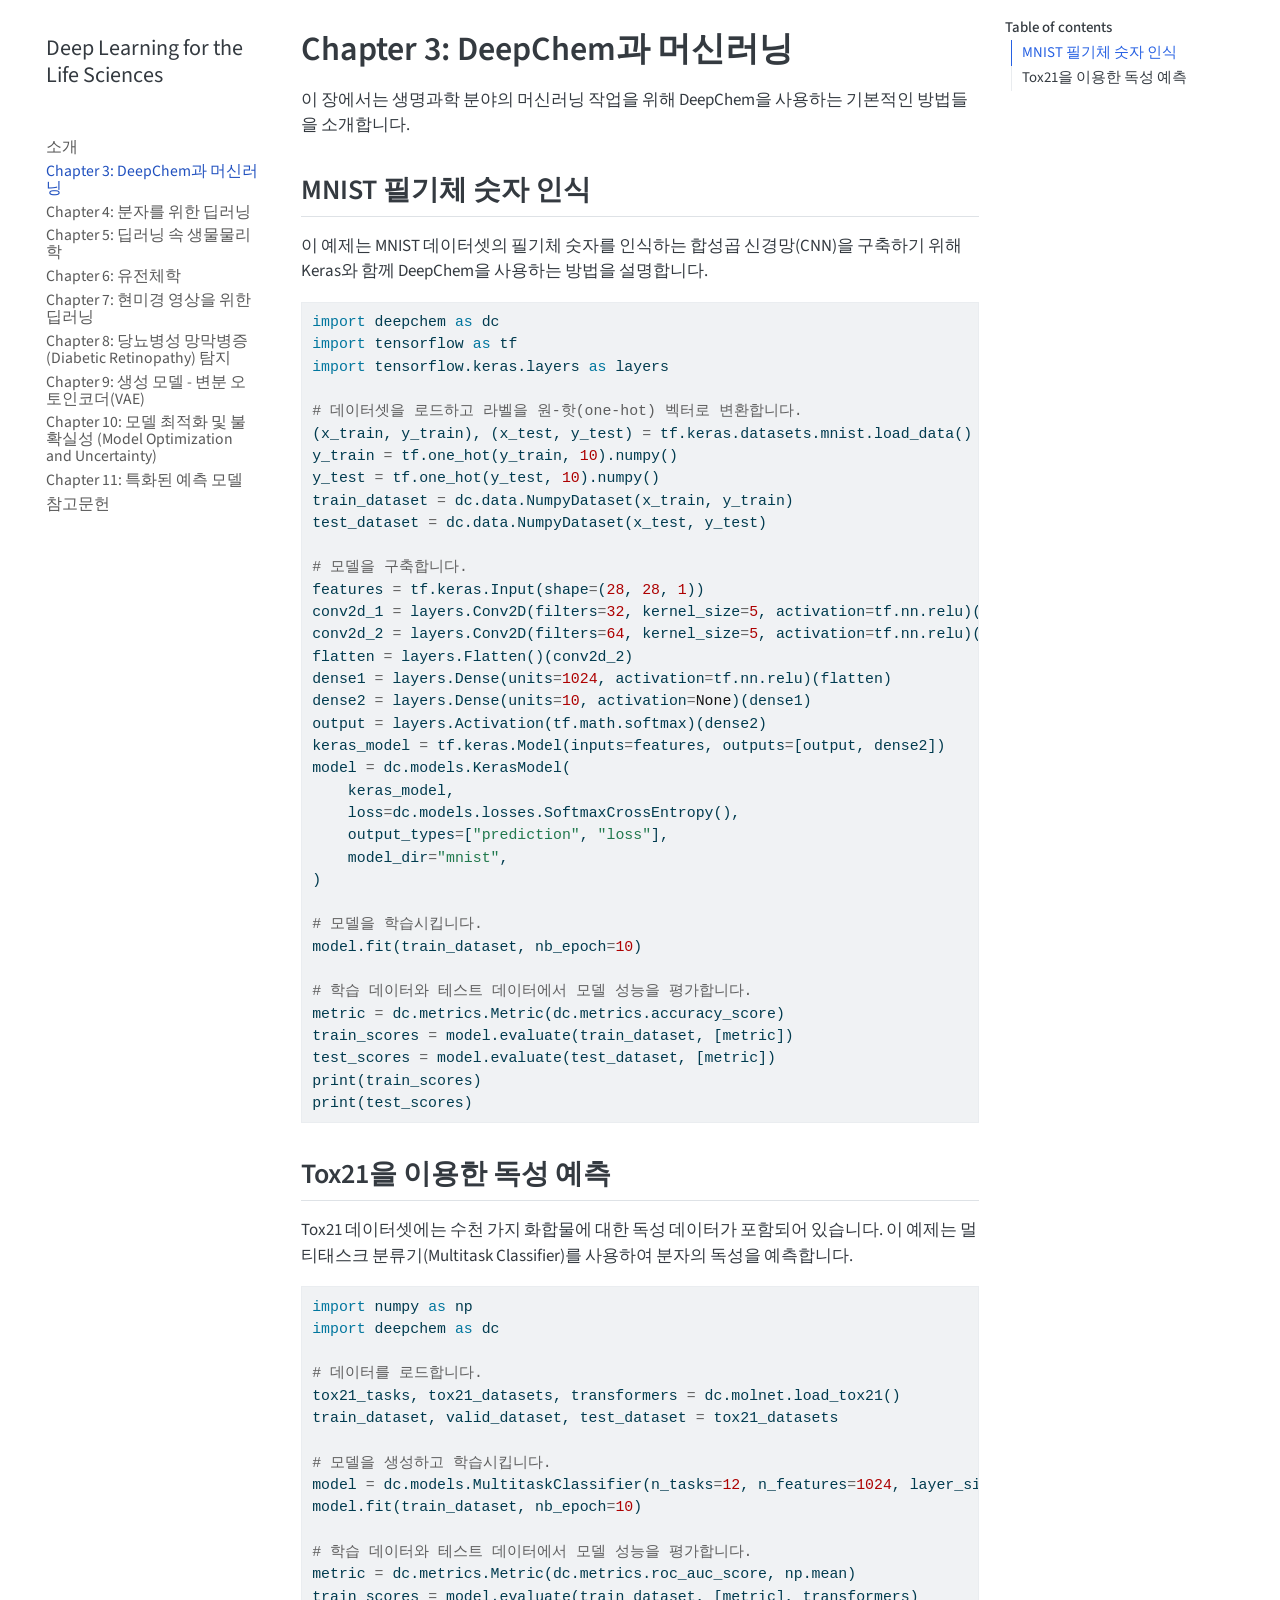
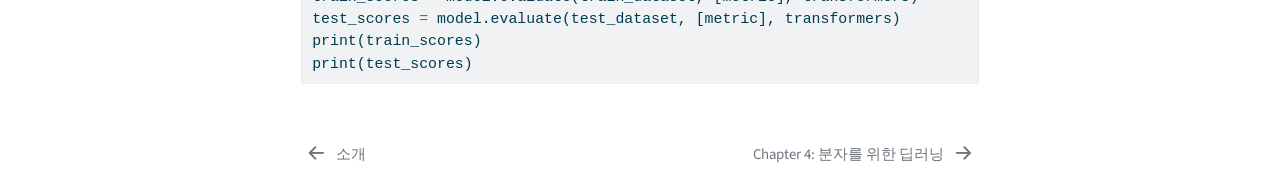
==== Chapter03/index.html @ ea4117b3 "deploy: bd2fddf59e2cd89b8492d79a2263d6c692efdbfe" ====
<!DOCTYPE html>
<html xmlns="http://www.w3.org/1999/xhtml" lang="en" xml:lang="en"><head>

<meta charset="utf-8">
<meta name="generator" content="quarto-1.8.27">

<meta name="viewport" content="width=device-width, initial-scale=1.0, user-scalable=yes">


<title>Chapter 3: DeepChem과 머신러닝 – Deep Learning for the Life Sciences</title>
<style>
code{white-space: pre-wrap;}
span.smallcaps{font-variant: small-caps;}
div.columns{display: flex; gap: min(4vw, 1.5em);}
div.column{flex: auto; overflow-x: auto;}
div.hanging-indent{margin-left: 1.5em; text-indent: -1.5em;}
ul.task-list{list-style: none;}
ul.task-list li input[type="checkbox"] {
  width: 0.8em;
  margin: 0 0.8em 0.2em -1em; /* quarto-specific, see https://github.com/quarto-dev/quarto-cli/issues/4556 */ 
  vertical-align: middle;
}
/* CSS for syntax highlighting */
html { -webkit-text-size-adjust: 100%; }
pre > code.sourceCode { white-space: pre; position: relative; }
pre > code.sourceCode > span { display: inline-block; line-height: 1.25; }
pre > code.sourceCode > span:empty { height: 1.2em; }
.sourceCode { overflow: visible; }
code.sourceCode > span { color: inherit; text-decoration: inherit; }
div.sourceCode { margin: 1em 0; }
pre.sourceCode { margin: 0; }
@media screen {
div.sourceCode { overflow: auto; }
}
@media print {
pre > code.sourceCode { white-space: pre-wrap; }
pre > code.sourceCode > span { text-indent: -5em; padding-left: 5em; }
}
pre.numberSource code
  { counter-reset: source-line 0; }
pre.numberSource code > span
  { position: relative; left: -4em; counter-increment: source-line; }
pre.numberSource code > span > a:first-child::before
  { content: counter(source-line);
    position: relative; left: -1em; text-align: right; vertical-align: baseline;
    border: none; display: inline-block;
    -webkit-touch-callout: none; -webkit-user-select: none;
    -khtml-user-select: none; -moz-user-select: none;
    -ms-user-select: none; user-select: none;
    padding: 0 4px; width: 4em;
  }
pre.numberSource { margin-left: 3em;  padding-left: 4px; }
div.sourceCode
  {   }
@media screen {
pre > code.sourceCode > span > a:first-child::before { text-decoration: underline; }
}
</style>


<script src="../site_libs/quarto-nav/quarto-nav.js"></script>
<script src="../site_libs/quarto-nav/headroom.min.js"></script>
<script src="../site_libs/clipboard/clipboard.min.js"></script>
<script src="../site_libs/quarto-search/autocomplete.umd.js"></script>
<script src="../site_libs/quarto-search/fuse.min.js"></script>
<script src="../site_libs/quarto-search/quarto-search.js"></script>
<meta name="quarto:offset" content="../">
<link href="../Chapter04/index.html" rel="next">
<link href="../index.html" rel="prev">
<script src="../site_libs/quarto-html/quarto.js" type="module"></script>
<script src="../site_libs/quarto-html/tabsets/tabsets.js" type="module"></script>
<script src="../site_libs/quarto-html/axe/axe-check.js" type="module"></script>
<script src="../site_libs/quarto-html/popper.min.js"></script>
<script src="../site_libs/quarto-html/tippy.umd.min.js"></script>
<script src="../site_libs/quarto-html/anchor.min.js"></script>
<link href="../site_libs/quarto-html/tippy.css" rel="stylesheet">
<link href="../site_libs/quarto-html/quarto-syntax-highlighting-ed96de9b727972fe78a7b5d16c58bf87.css" rel="stylesheet" id="quarto-text-highlighting-styles">
<script src="../site_libs/bootstrap/bootstrap.min.js"></script>
<link href="../site_libs/bootstrap/bootstrap-icons.css" rel="stylesheet">
<link href="../site_libs/bootstrap/bootstrap-803ae4f7a8810f475153517dc3c4ebae.min.css" rel="stylesheet" append-hash="true" id="quarto-bootstrap" data-mode="light">
<script id="quarto-search-options" type="application/json">{
  "location": "sidebar",
  "copy-button": false,
  "collapse-after": 3,
  "panel-placement": "start",
  "type": "textbox",
  "limit": 50,
  "keyboard-shortcut": [
    "f",
    "/",
    "s"
  ],
  "show-item-context": false,
  "language": {
    "search-no-results-text": "No results",
    "search-matching-documents-text": "matching documents",
    "search-copy-link-title": "Copy link to search",
    "search-hide-matches-text": "Hide additional matches",
    "search-more-match-text": "more match in this document",
    "search-more-matches-text": "more matches in this document",
    "search-clear-button-title": "Clear",
    "search-text-placeholder": "",
    "search-detached-cancel-button-title": "Cancel",
    "search-submit-button-title": "Submit",
    "search-label": "Search"
  }
}</script>


</head>

<body class="nav-sidebar floating quarto-light">

<div id="quarto-search-results"></div>
  <header id="quarto-header" class="headroom fixed-top">
  <nav class="quarto-secondary-nav">
    <div class="container-fluid d-flex">
      <button type="button" class="quarto-btn-toggle btn" data-bs-toggle="collapse" role="button" data-bs-target=".quarto-sidebar-collapse-item" aria-controls="quarto-sidebar" aria-expanded="false" aria-label="Toggle sidebar navigation" onclick="if (window.quartoToggleHeadroom) { window.quartoToggleHeadroom(); }">
        <i class="bi bi-layout-text-sidebar-reverse"></i>
      </button>
        <nav class="quarto-page-breadcrumbs" aria-label="breadcrumb"><ol class="breadcrumb"><li class="breadcrumb-item"><a href="../Chapter03/index.html"><span class="chapter-title">Chapter 3: DeepChem과 머신러닝</span></a></li></ol></nav>
        <a class="flex-grow-1" role="navigation" data-bs-toggle="collapse" data-bs-target=".quarto-sidebar-collapse-item" aria-controls="quarto-sidebar" aria-expanded="false" aria-label="Toggle sidebar navigation" onclick="if (window.quartoToggleHeadroom) { window.quartoToggleHeadroom(); }">      
        </a>
      <button type="button" class="btn quarto-search-button" aria-label="Search" onclick="window.quartoOpenSearch();">
        <i class="bi bi-search"></i>
      </button>
    </div>
  </nav>
</header>
<!-- content -->
<div id="quarto-content" class="quarto-container page-columns page-rows-contents page-layout-article">
<!-- sidebar -->
  <nav id="quarto-sidebar" class="sidebar collapse collapse-horizontal quarto-sidebar-collapse-item sidebar-navigation floating overflow-auto">
    <div class="pt-lg-2 mt-2 text-left sidebar-header">
    <div class="sidebar-title mb-0 py-0">
      <a href="../">Deep Learning for the Life Sciences</a> 
    </div>
      </div>
        <div class="mt-2 flex-shrink-0 align-items-center">
        <div class="sidebar-search">
        <div id="quarto-search" class="" title="Search"></div>
        </div>
        </div>
    <div class="sidebar-menu-container"> 
    <ul class="list-unstyled mt-1">
        <li class="sidebar-item">
  <div class="sidebar-item-container"> 
  <a href="../index.html" class="sidebar-item-text sidebar-link">
 <span class="menu-text">소개</span></a>
  </div>
</li>
        <li class="sidebar-item">
  <div class="sidebar-item-container"> 
  <a href="../Chapter03/index.html" class="sidebar-item-text sidebar-link active"><span class="chapter-title">Chapter 3: DeepChem과 머신러닝</span></a>
  </div>
</li>
        <li class="sidebar-item">
  <div class="sidebar-item-container"> 
  <a href="../Chapter04/index.html" class="sidebar-item-text sidebar-link"><span class="chapter-title">Chapter 4: 분자를 위한 딥러닝</span></a>
  </div>
</li>
        <li class="sidebar-item">
  <div class="sidebar-item-container"> 
  <a href="../Chapter05/index.html" class="sidebar-item-text sidebar-link"><span class="chapter-title">Chapter 5: 딥러닝 속 생물물리학</span></a>
  </div>
</li>
        <li class="sidebar-item">
  <div class="sidebar-item-container"> 
  <a href="../Chapter06/index.html" class="sidebar-item-text sidebar-link"><span class="chapter-title">Chapter 6: 유전체학</span></a>
  </div>
</li>
        <li class="sidebar-item">
  <div class="sidebar-item-container"> 
  <a href="../Chapter07/index.html" class="sidebar-item-text sidebar-link"><span class="chapter-title">Chapter 7: 현미경 영상을 위한 딥러닝</span></a>
  </div>
</li>
        <li class="sidebar-item">
  <div class="sidebar-item-container"> 
  <a href="../Chapter08/index.html" class="sidebar-item-text sidebar-link"><span class="chapter-title">Chapter 8: 당뇨병성 망막병증(Diabetic Retinopathy) 탐지</span></a>
  </div>
</li>
        <li class="sidebar-item">
  <div class="sidebar-item-container"> 
  <a href="../Chapter09/index.html" class="sidebar-item-text sidebar-link"><span class="chapter-title">Chapter 9: 생성 모델 - 변분 오토인코더(VAE)</span></a>
  </div>
</li>
        <li class="sidebar-item">
  <div class="sidebar-item-container"> 
  <a href="../Chapter10/index.html" class="sidebar-item-text sidebar-link"><span class="chapter-title">Chapter 10: 모델 최적화 및 불확실성 (Model Optimization and Uncertainty)</span></a>
  </div>
</li>
        <li class="sidebar-item">
  <div class="sidebar-item-container"> 
  <a href="../Chapter11/index.html" class="sidebar-item-text sidebar-link"><span class="chapter-title">Chapter 11: 특화된 예측 모델</span></a>
  </div>
</li>
        <li class="sidebar-item">
  <div class="sidebar-item-container"> 
  <a href="../references.html" class="sidebar-item-text sidebar-link">
 <span class="menu-text">참고문헌</span></a>
  </div>
</li>
    </ul>
    </div>
</nav>
<div id="quarto-sidebar-glass" class="quarto-sidebar-collapse-item" data-bs-toggle="collapse" data-bs-target=".quarto-sidebar-collapse-item"></div>
<!-- margin-sidebar -->
    <div id="quarto-margin-sidebar" class="sidebar margin-sidebar">
        <nav id="TOC" role="doc-toc" class="toc-active">
    <h2 id="toc-title">Table of contents</h2>
   
  <ul>
  <li><a href="#mnist-필기체-숫자-인식" id="toc-mnist-필기체-숫자-인식" class="nav-link active" data-scroll-target="#mnist-필기체-숫자-인식">MNIST 필기체 숫자 인식</a></li>
  <li><a href="#tox21을-이용한-독성-예측" id="toc-tox21을-이용한-독성-예측" class="nav-link" data-scroll-target="#tox21을-이용한-독성-예측">Tox21을 이용한 독성 예측</a></li>
  </ul>
</nav>
    </div>
<!-- main -->
<main class="content" id="quarto-document-content">

<header id="title-block-header" class="quarto-title-block default">
<div class="quarto-title">
<h1 class="title"><span class="chapter-title">Chapter 3: DeepChem과 머신러닝</span></h1>
</div>



<div class="quarto-title-meta">

    
  
    
  </div>
  


</header>


<p>이 장에서는 생명과학 분야의 머신러닝 작업을 위해 DeepChem을 사용하는 기본적인 방법들을 소개합니다.</p>
<section id="mnist-필기체-숫자-인식" class="level2">
<h2 class="anchored" data-anchor-id="mnist-필기체-숫자-인식">MNIST 필기체 숫자 인식</h2>
<p>이 예제는 MNIST 데이터셋의 필기체 숫자를 인식하는 합성곱 신경망(CNN)을 구축하기 위해 Keras와 함께 DeepChem을 사용하는 방법을 설명합니다.</p>
<div class="code-copy-outer-scaffold"><div class="sourceCode" id="cb1"><pre class="sourceCode python code-with-copy"><code class="sourceCode python"><span id="cb1-1"><a href="#cb1-1" aria-hidden="true" tabindex="-1"></a><span class="im">import</span> deepchem <span class="im">as</span> dc</span>
<span id="cb1-2"><a href="#cb1-2" aria-hidden="true" tabindex="-1"></a><span class="im">import</span> tensorflow <span class="im">as</span> tf</span>
<span id="cb1-3"><a href="#cb1-3" aria-hidden="true" tabindex="-1"></a><span class="im">import</span> tensorflow.keras.layers <span class="im">as</span> layers</span>
<span id="cb1-4"><a href="#cb1-4" aria-hidden="true" tabindex="-1"></a></span>
<span id="cb1-5"><a href="#cb1-5" aria-hidden="true" tabindex="-1"></a><span class="co"># 데이터셋을 로드하고 라벨을 원-핫(one-hot) 벡터로 변환합니다.</span></span>
<span id="cb1-6"><a href="#cb1-6" aria-hidden="true" tabindex="-1"></a>(x_train, y_train), (x_test, y_test) <span class="op">=</span> tf.keras.datasets.mnist.load_data()</span>
<span id="cb1-7"><a href="#cb1-7" aria-hidden="true" tabindex="-1"></a>y_train <span class="op">=</span> tf.one_hot(y_train, <span class="dv">10</span>).numpy()</span>
<span id="cb1-8"><a href="#cb1-8" aria-hidden="true" tabindex="-1"></a>y_test <span class="op">=</span> tf.one_hot(y_test, <span class="dv">10</span>).numpy()</span>
<span id="cb1-9"><a href="#cb1-9" aria-hidden="true" tabindex="-1"></a>train_dataset <span class="op">=</span> dc.data.NumpyDataset(x_train, y_train)</span>
<span id="cb1-10"><a href="#cb1-10" aria-hidden="true" tabindex="-1"></a>test_dataset <span class="op">=</span> dc.data.NumpyDataset(x_test, y_test)</span>
<span id="cb1-11"><a href="#cb1-11" aria-hidden="true" tabindex="-1"></a></span>
<span id="cb1-12"><a href="#cb1-12" aria-hidden="true" tabindex="-1"></a><span class="co"># 모델을 구축합니다.</span></span>
<span id="cb1-13"><a href="#cb1-13" aria-hidden="true" tabindex="-1"></a>features <span class="op">=</span> tf.keras.Input(shape<span class="op">=</span>(<span class="dv">28</span>, <span class="dv">28</span>, <span class="dv">1</span>))</span>
<span id="cb1-14"><a href="#cb1-14" aria-hidden="true" tabindex="-1"></a>conv2d_1 <span class="op">=</span> layers.Conv2D(filters<span class="op">=</span><span class="dv">32</span>, kernel_size<span class="op">=</span><span class="dv">5</span>, activation<span class="op">=</span>tf.nn.relu)(features)</span>
<span id="cb1-15"><a href="#cb1-15" aria-hidden="true" tabindex="-1"></a>conv2d_2 <span class="op">=</span> layers.Conv2D(filters<span class="op">=</span><span class="dv">64</span>, kernel_size<span class="op">=</span><span class="dv">5</span>, activation<span class="op">=</span>tf.nn.relu)(conv2d_1)</span>
<span id="cb1-16"><a href="#cb1-16" aria-hidden="true" tabindex="-1"></a>flatten <span class="op">=</span> layers.Flatten()(conv2d_2)</span>
<span id="cb1-17"><a href="#cb1-17" aria-hidden="true" tabindex="-1"></a>dense1 <span class="op">=</span> layers.Dense(units<span class="op">=</span><span class="dv">1024</span>, activation<span class="op">=</span>tf.nn.relu)(flatten)</span>
<span id="cb1-18"><a href="#cb1-18" aria-hidden="true" tabindex="-1"></a>dense2 <span class="op">=</span> layers.Dense(units<span class="op">=</span><span class="dv">10</span>, activation<span class="op">=</span><span class="va">None</span>)(dense1)</span>
<span id="cb1-19"><a href="#cb1-19" aria-hidden="true" tabindex="-1"></a>output <span class="op">=</span> layers.Activation(tf.math.softmax)(dense2)</span>
<span id="cb1-20"><a href="#cb1-20" aria-hidden="true" tabindex="-1"></a>keras_model <span class="op">=</span> tf.keras.Model(inputs<span class="op">=</span>features, outputs<span class="op">=</span>[output, dense2])</span>
<span id="cb1-21"><a href="#cb1-21" aria-hidden="true" tabindex="-1"></a>model <span class="op">=</span> dc.models.KerasModel(</span>
<span id="cb1-22"><a href="#cb1-22" aria-hidden="true" tabindex="-1"></a>    keras_model,</span>
<span id="cb1-23"><a href="#cb1-23" aria-hidden="true" tabindex="-1"></a>    loss<span class="op">=</span>dc.models.losses.SoftmaxCrossEntropy(),</span>
<span id="cb1-24"><a href="#cb1-24" aria-hidden="true" tabindex="-1"></a>    output_types<span class="op">=</span>[<span class="st">"prediction"</span>, <span class="st">"loss"</span>],</span>
<span id="cb1-25"><a href="#cb1-25" aria-hidden="true" tabindex="-1"></a>    model_dir<span class="op">=</span><span class="st">"mnist"</span>,</span>
<span id="cb1-26"><a href="#cb1-26" aria-hidden="true" tabindex="-1"></a>)</span>
<span id="cb1-27"><a href="#cb1-27" aria-hidden="true" tabindex="-1"></a></span>
<span id="cb1-28"><a href="#cb1-28" aria-hidden="true" tabindex="-1"></a><span class="co"># 모델을 학습시킵니다.</span></span>
<span id="cb1-29"><a href="#cb1-29" aria-hidden="true" tabindex="-1"></a>model.fit(train_dataset, nb_epoch<span class="op">=</span><span class="dv">10</span>)</span>
<span id="cb1-30"><a href="#cb1-30" aria-hidden="true" tabindex="-1"></a></span>
<span id="cb1-31"><a href="#cb1-31" aria-hidden="true" tabindex="-1"></a><span class="co"># 학습 데이터와 테스트 데이터에서 모델 성능을 평가합니다.</span></span>
<span id="cb1-32"><a href="#cb1-32" aria-hidden="true" tabindex="-1"></a>metric <span class="op">=</span> dc.metrics.Metric(dc.metrics.accuracy_score)</span>
<span id="cb1-33"><a href="#cb1-33" aria-hidden="true" tabindex="-1"></a>train_scores <span class="op">=</span> model.evaluate(train_dataset, [metric])</span>
<span id="cb1-34"><a href="#cb1-34" aria-hidden="true" tabindex="-1"></a>test_scores <span class="op">=</span> model.evaluate(test_dataset, [metric])</span>
<span id="cb1-35"><a href="#cb1-35" aria-hidden="true" tabindex="-1"></a><span class="bu">print</span>(train_scores)</span>
<span id="cb1-36"><a href="#cb1-36" aria-hidden="true" tabindex="-1"></a><span class="bu">print</span>(test_scores)</span></code></pre></div><button title="Copy to Clipboard" class="code-copy-button"><i class="bi"></i></button></div>
</section>
<section id="tox21을-이용한-독성-예측" class="level2">
<h2 class="anchored" data-anchor-id="tox21을-이용한-독성-예측">Tox21을 이용한 독성 예측</h2>
<p>Tox21 데이터셋에는 수천 가지 화합물에 대한 독성 데이터가 포함되어 있습니다. 이 예제는 멀티태스크 분류기(Multitask Classifier)를 사용하여 분자의 독성을 예측합니다.</p>
<div class="code-copy-outer-scaffold"><div class="sourceCode" id="cb2"><pre class="sourceCode python code-with-copy"><code class="sourceCode python"><span id="cb2-1"><a href="#cb2-1" aria-hidden="true" tabindex="-1"></a><span class="im">import</span> numpy <span class="im">as</span> np</span>
<span id="cb2-2"><a href="#cb2-2" aria-hidden="true" tabindex="-1"></a><span class="im">import</span> deepchem <span class="im">as</span> dc</span>
<span id="cb2-3"><a href="#cb2-3" aria-hidden="true" tabindex="-1"></a></span>
<span id="cb2-4"><a href="#cb2-4" aria-hidden="true" tabindex="-1"></a><span class="co"># 데이터를 로드합니다.</span></span>
<span id="cb2-5"><a href="#cb2-5" aria-hidden="true" tabindex="-1"></a>tox21_tasks, tox21_datasets, transformers <span class="op">=</span> dc.molnet.load_tox21()</span>
<span id="cb2-6"><a href="#cb2-6" aria-hidden="true" tabindex="-1"></a>train_dataset, valid_dataset, test_dataset <span class="op">=</span> tox21_datasets</span>
<span id="cb2-7"><a href="#cb2-7" aria-hidden="true" tabindex="-1"></a></span>
<span id="cb2-8"><a href="#cb2-8" aria-hidden="true" tabindex="-1"></a><span class="co"># 모델을 생성하고 학습시킵니다.</span></span>
<span id="cb2-9"><a href="#cb2-9" aria-hidden="true" tabindex="-1"></a>model <span class="op">=</span> dc.models.MultitaskClassifier(n_tasks<span class="op">=</span><span class="dv">12</span>, n_features<span class="op">=</span><span class="dv">1024</span>, layer_sizes<span class="op">=</span>[<span class="dv">1000</span>])</span>
<span id="cb2-10"><a href="#cb2-10" aria-hidden="true" tabindex="-1"></a>model.fit(train_dataset, nb_epoch<span class="op">=</span><span class="dv">10</span>)</span>
<span id="cb2-11"><a href="#cb2-11" aria-hidden="true" tabindex="-1"></a></span>
<span id="cb2-12"><a href="#cb2-12" aria-hidden="true" tabindex="-1"></a><span class="co"># 학습 데이터와 테스트 데이터에서 모델 성능을 평가합니다.</span></span>
<span id="cb2-13"><a href="#cb2-13" aria-hidden="true" tabindex="-1"></a>metric <span class="op">=</span> dc.metrics.Metric(dc.metrics.roc_auc_score, np.mean)</span>
<span id="cb2-14"><a href="#cb2-14" aria-hidden="true" tabindex="-1"></a>train_scores <span class="op">=</span> model.evaluate(train_dataset, [metric], transformers)</span>
<span id="cb2-15"><a href="#cb2-15" aria-hidden="true" tabindex="-1"></a>test_scores <span class="op">=</span> model.evaluate(test_dataset, [metric], transformers)</span>
<span id="cb2-16"><a href="#cb2-16" aria-hidden="true" tabindex="-1"></a><span class="bu">print</span>(train_scores)</span>
<span id="cb2-17"><a href="#cb2-17" aria-hidden="true" tabindex="-1"></a><span class="bu">print</span>(test_scores)</span></code></pre></div><button title="Copy to Clipboard" class="code-copy-button"><i class="bi"></i></button></div>


</section>

</main> <!-- /main -->
<script id="quarto-html-after-body" type="application/javascript">
  window.document.addEventListener("DOMContentLoaded", function (event) {
    const icon = "";
    const anchorJS = new window.AnchorJS();
    anchorJS.options = {
      placement: 'right',
      icon: icon
    };
    anchorJS.add('.anchored');
    const isCodeAnnotation = (el) => {
      for (const clz of el.classList) {
        if (clz.startsWith('code-annotation-')) {                     
          return true;
        }
      }
      return false;
    }
    const onCopySuccess = function(e) {
      // button target
      const button = e.trigger;
      // don't keep focus
      button.blur();
      // flash "checked"
      button.classList.add('code-copy-button-checked');
      var currentTitle = button.getAttribute("title");
      button.setAttribute("title", "Copied!");
      let tooltip;
      if (window.bootstrap) {
        button.setAttribute("data-bs-toggle", "tooltip");
        button.setAttribute("data-bs-placement", "left");
        button.setAttribute("data-bs-title", "Copied!");
        tooltip = new bootstrap.Tooltip(button, 
          { trigger: "manual", 
            customClass: "code-copy-button-tooltip",
            offset: [0, -8]});
        tooltip.show();    
      }
      setTimeout(function() {
        if (tooltip) {
          tooltip.hide();
          button.removeAttribute("data-bs-title");
          button.removeAttribute("data-bs-toggle");
          button.removeAttribute("data-bs-placement");
        }
        button.setAttribute("title", currentTitle);
        button.classList.remove('code-copy-button-checked');
      }, 1000);
      // clear code selection
      e.clearSelection();
    }
    const getTextToCopy = function(trigger) {
      const outerScaffold = trigger.parentElement.cloneNode(true);
      const codeEl = outerScaffold.querySelector('code');
      for (const childEl of codeEl.children) {
        if (isCodeAnnotation(childEl)) {
          childEl.remove();
        }
      }
      return codeEl.innerText;
    }
    const clipboard = new window.ClipboardJS('.code-copy-button:not([data-in-quarto-modal])', {
      text: getTextToCopy
    });
    clipboard.on('success', onCopySuccess);
    if (window.document.getElementById('quarto-embedded-source-code-modal')) {
      const clipboardModal = new window.ClipboardJS('.code-copy-button[data-in-quarto-modal]', {
        text: getTextToCopy,
        container: window.document.getElementById('quarto-embedded-source-code-modal')
      });
      clipboardModal.on('success', onCopySuccess);
    }
      var localhostRegex = new RegExp(/^(?:http|https):\/\/localhost\:?[0-9]*\//);
      var mailtoRegex = new RegExp(/^mailto:/);
        var filterRegex = new RegExp('/' + window.location.host + '/');
      var isInternal = (href) => {
          return filterRegex.test(href) || localhostRegex.test(href) || mailtoRegex.test(href);
      }
      // Inspect non-navigation links and adorn them if external
     var links = window.document.querySelectorAll('a[href]:not(.nav-link):not(.navbar-brand):not(.toc-action):not(.sidebar-link):not(.sidebar-item-toggle):not(.pagination-link):not(.no-external):not([aria-hidden]):not(.dropdown-item):not(.quarto-navigation-tool):not(.about-link)');
      for (var i=0; i<links.length; i++) {
        const link = links[i];
        if (!isInternal(link.href)) {
          // undo the damage that might have been done by quarto-nav.js in the case of
          // links that we want to consider external
          if (link.dataset.originalHref !== undefined) {
            link.href = link.dataset.originalHref;
          }
        }
      }
    function tippyHover(el, contentFn, onTriggerFn, onUntriggerFn) {
      const config = {
        allowHTML: true,
        maxWidth: 500,
        delay: 100,
        arrow: false,
        appendTo: function(el) {
            return el.parentElement;
        },
        interactive: true,
        interactiveBorder: 10,
        theme: 'quarto',
        placement: 'bottom-start',
      };
      if (contentFn) {
        config.content = contentFn;
      }
      if (onTriggerFn) {
        config.onTrigger = onTriggerFn;
      }
      if (onUntriggerFn) {
        config.onUntrigger = onUntriggerFn;
      }
      window.tippy(el, config); 
    }
    const noterefs = window.document.querySelectorAll('a[role="doc-noteref"]');
    for (var i=0; i<noterefs.length; i++) {
      const ref = noterefs[i];
      tippyHover(ref, function() {
        // use id or data attribute instead here
        let href = ref.getAttribute('data-footnote-href') || ref.getAttribute('href');
        try { href = new URL(href).hash; } catch {}
        const id = href.replace(/^#\/?/, "");
        const note = window.document.getElementById(id);
        if (note) {
          return note.innerHTML;
        } else {
          return "";
        }
      });
    }
    const xrefs = window.document.querySelectorAll('a.quarto-xref');
    const processXRef = (id, note) => {
      // Strip column container classes
      const stripColumnClz = (el) => {
        el.classList.remove("page-full", "page-columns");
        if (el.children) {
          for (const child of el.children) {
            stripColumnClz(child);
          }
        }
      }
      stripColumnClz(note)
      if (id === null || id.startsWith('sec-')) {
        // Special case sections, only their first couple elements
        const container = document.createElement("div");
        if (note.children && note.children.length > 2) {
          container.appendChild(note.children[0].cloneNode(true));
          for (let i = 1; i < note.children.length; i++) {
            const child = note.children[i];
            if (child.tagName === "P" && child.innerText === "") {
              continue;
            } else {
              container.appendChild(child.cloneNode(true));
              break;
            }
          }
          if (window.Quarto?.typesetMath) {
            window.Quarto.typesetMath(container);
          }
          return container.innerHTML
        } else {
          if (window.Quarto?.typesetMath) {
            window.Quarto.typesetMath(note);
          }
          return note.innerHTML;
        }
      } else {
        // Remove any anchor links if they are present
        const anchorLink = note.querySelector('a.anchorjs-link');
        if (anchorLink) {
          anchorLink.remove();
        }
        if (window.Quarto?.typesetMath) {
          window.Quarto.typesetMath(note);
        }
        if (note.classList.contains("callout")) {
          return note.outerHTML;
        } else {
          return note.innerHTML;
        }
      }
    }
    for (var i=0; i<xrefs.length; i++) {
      const xref = xrefs[i];
      tippyHover(xref, undefined, function(instance) {
        instance.disable();
        let url = xref.getAttribute('href');
        let hash = undefined; 
        if (url.startsWith('#')) {
          hash = url;
        } else {
          try { hash = new URL(url).hash; } catch {}
        }
        if (hash) {
          const id = hash.replace(/^#\/?/, "");
          const note = window.document.getElementById(id);
          if (note !== null) {
            try {
              const html = processXRef(id, note.cloneNode(true));
              instance.setContent(html);
            } finally {
              instance.enable();
              instance.show();
            }
          } else {
            // See if we can fetch this
            fetch(url.split('#')[0])
            .then(res => res.text())
            .then(html => {
              const parser = new DOMParser();
              const htmlDoc = parser.parseFromString(html, "text/html");
              const note = htmlDoc.getElementById(id);
              if (note !== null) {
                const html = processXRef(id, note);
                instance.setContent(html);
              } 
            }).finally(() => {
              instance.enable();
              instance.show();
            });
          }
        } else {
          // See if we can fetch a full url (with no hash to target)
          // This is a special case and we should probably do some content thinning / targeting
          fetch(url)
          .then(res => res.text())
          .then(html => {
            const parser = new DOMParser();
            const htmlDoc = parser.parseFromString(html, "text/html");
            const note = htmlDoc.querySelector('main.content');
            if (note !== null) {
              // This should only happen for chapter cross references
              // (since there is no id in the URL)
              // remove the first header
              if (note.children.length > 0 && note.children[0].tagName === "HEADER") {
                note.children[0].remove();
              }
              const html = processXRef(null, note);
              instance.setContent(html);
            } 
          }).finally(() => {
            instance.enable();
            instance.show();
          });
        }
      }, function(instance) {
      });
    }
        let selectedAnnoteEl;
        const selectorForAnnotation = ( cell, annotation) => {
          let cellAttr = 'data-code-cell="' + cell + '"';
          let lineAttr = 'data-code-annotation="' +  annotation + '"';
          const selector = 'span[' + cellAttr + '][' + lineAttr + ']';
          return selector;
        }
        const selectCodeLines = (annoteEl) => {
          const doc = window.document;
          const targetCell = annoteEl.getAttribute("data-target-cell");
          const targetAnnotation = annoteEl.getAttribute("data-target-annotation");
          const annoteSpan = window.document.querySelector(selectorForAnnotation(targetCell, targetAnnotation));
          const lines = annoteSpan.getAttribute("data-code-lines").split(",");
          const lineIds = lines.map((line) => {
            return targetCell + "-" + line;
          })
          let top = null;
          let height = null;
          let parent = null;
          if (lineIds.length > 0) {
              //compute the position of the single el (top and bottom and make a div)
              const el = window.document.getElementById(lineIds[0]);
              top = el.offsetTop;
              height = el.offsetHeight;
              parent = el.parentElement.parentElement;
            if (lineIds.length > 1) {
              const lastEl = window.document.getElementById(lineIds[lineIds.length - 1]);
              const bottom = lastEl.offsetTop + lastEl.offsetHeight;
              height = bottom - top;
            }
            if (top !== null && height !== null && parent !== null) {
              // cook up a div (if necessary) and position it 
              let div = window.document.getElementById("code-annotation-line-highlight");
              if (div === null) {
                div = window.document.createElement("div");
                div.setAttribute("id", "code-annotation-line-highlight");
                div.style.position = 'absolute';
                parent.appendChild(div);
              }
              div.style.top = top - 2 + "px";
              div.style.height = height + 4 + "px";
              div.style.left = 0;
              let gutterDiv = window.document.getElementById("code-annotation-line-highlight-gutter");
              if (gutterDiv === null) {
                gutterDiv = window.document.createElement("div");
                gutterDiv.setAttribute("id", "code-annotation-line-highlight-gutter");
                gutterDiv.style.position = 'absolute';
                const codeCell = window.document.getElementById(targetCell);
                const gutter = codeCell.querySelector('.code-annotation-gutter');
                gutter.appendChild(gutterDiv);
              }
              gutterDiv.style.top = top - 2 + "px";
              gutterDiv.style.height = height + 4 + "px";
            }
            selectedAnnoteEl = annoteEl;
          }
        };
        const unselectCodeLines = () => {
          const elementsIds = ["code-annotation-line-highlight", "code-annotation-line-highlight-gutter"];
          elementsIds.forEach((elId) => {
            const div = window.document.getElementById(elId);
            if (div) {
              div.remove();
            }
          });
          selectedAnnoteEl = undefined;
        };
          // Handle positioning of the toggle
      window.addEventListener(
        "resize",
        throttle(() => {
          elRect = undefined;
          if (selectedAnnoteEl) {
            selectCodeLines(selectedAnnoteEl);
          }
        }, 10)
      );
      function throttle(fn, ms) {
      let throttle = false;
      let timer;
        return (...args) => {
          if(!throttle) { // first call gets through
              fn.apply(this, args);
              throttle = true;
          } else { // all the others get throttled
              if(timer) clearTimeout(timer); // cancel #2
              timer = setTimeout(() => {
                fn.apply(this, args);
                timer = throttle = false;
              }, ms);
          }
        };
      }
        // Attach click handler to the DT
        const annoteDls = window.document.querySelectorAll('dt[data-target-cell]');
        for (const annoteDlNode of annoteDls) {
          annoteDlNode.addEventListener('click', (event) => {
            const clickedEl = event.target;
            if (clickedEl !== selectedAnnoteEl) {
              unselectCodeLines();
              const activeEl = window.document.querySelector('dt[data-target-cell].code-annotation-active');
              if (activeEl) {
                activeEl.classList.remove('code-annotation-active');
              }
              selectCodeLines(clickedEl);
              clickedEl.classList.add('code-annotation-active');
            } else {
              // Unselect the line
              unselectCodeLines();
              clickedEl.classList.remove('code-annotation-active');
            }
          });
        }
    const findCites = (el) => {
      const parentEl = el.parentElement;
      if (parentEl) {
        const cites = parentEl.dataset.cites;
        if (cites) {
          return {
            el,
            cites: cites.split(' ')
          };
        } else {
          return findCites(el.parentElement)
        }
      } else {
        return undefined;
      }
    };
    var bibliorefs = window.document.querySelectorAll('a[role="doc-biblioref"]');
    for (var i=0; i<bibliorefs.length; i++) {
      const ref = bibliorefs[i];
      const citeInfo = findCites(ref);
      if (citeInfo) {
        tippyHover(citeInfo.el, function() {
          var popup = window.document.createElement('div');
          citeInfo.cites.forEach(function(cite) {
            var citeDiv = window.document.createElement('div');
            citeDiv.classList.add('hanging-indent');
            citeDiv.classList.add('csl-entry');
            var biblioDiv = window.document.getElementById('ref-' + cite);
            if (biblioDiv) {
              citeDiv.innerHTML = biblioDiv.innerHTML;
            }
            popup.appendChild(citeDiv);
          });
          return popup.innerHTML;
        });
      }
    }
  });
  </script>
<nav class="page-navigation">
  <div class="nav-page nav-page-previous">
      <a href="../index.html" class="pagination-link" aria-label="소개">
        <i class="bi bi-arrow-left-short"></i> <span class="nav-page-text">소개</span>
      </a>          
  </div>
  <div class="nav-page nav-page-next">
      <a href="../Chapter04/index.html" class="pagination-link" aria-label="Chapter 4: 분자를 위한 딥러닝">
        <span class="nav-page-text"><span class="chapter-title">Chapter 4: 분자를 위한 딥러닝</span></span> <i class="bi bi-arrow-right-short"></i>
      </a>
  </div>
</nav>
</div> <!-- /content -->




</body></html>
---- site_libs/quarto-html/tippy.css ----
.tippy-box[data-animation=fade][data-state=hidden]{opacity:0}[data-tippy-root]{max-width:calc(100vw - 10px)}.tippy-box{position:relative;background-color:#333;color:#fff;border-radius:4px;font-size:14px;line-height:1.4;white-space:normal;outline:0;transition-property:transform,visibility,opacity}.tippy-box[data-placement^=top]>.tippy-arrow{bottom:0}.tippy-box[data-placement^=top]>.tippy-arrow:before{bottom:-7px;left:0;border-width:8px 8px 0;border-top-color:initial;transform-origin:center top}.tippy-box[data-placement^=bottom]>.tippy-arrow{top:0}.tippy-box[data-placement^=bottom]>.tippy-arrow:before{top:-7px;left:0;border-width:0 8px 8px;border-bottom-color:initial;transform-origin:center bottom}.tippy-box[data-placement^=left]>.tippy-arrow{right:0}.tippy-box[data-placement^=left]>.tippy-arrow:before{border-width:8px 0 8px 8px;border-left-color:initial;right:-7px;transform-origin:center left}.tippy-box[data-placement^=right]>.tippy-arrow{left:0}.tippy-box[data-placement^=right]>.tippy-arrow:before{left:-7px;border-width:8px 8px 8px 0;border-right-color:initial;transform-origin:center right}.tippy-box[data-inertia][data-state=visible]{transition-timing-function:cubic-bezier(.54,1.5,.38,1.11)}.tippy-arrow{width:16px;height:16px;color:#333}.tippy-arrow:before{content:"";position:absolute;border-color:transparent;border-style:solid}.tippy-content{position:relative;padding:5px 9px;z-index:1}
---- site_libs/quarto-html/quarto-syntax-highlighting-ed96de9b727972fe78a7b5d16c58bf87.css ----
/* quarto syntax highlight colors */
:root {
  --quarto-hl-ot-color: #003B4F;
  --quarto-hl-at-color: #657422;
  --quarto-hl-ss-color: #20794D;
  --quarto-hl-an-color: #5E5E5E;
  --quarto-hl-fu-color: #4758AB;
  --quarto-hl-st-color: #20794D;
  --quarto-hl-cf-color: #003B4F;
  --quarto-hl-op-color: #5E5E5E;
  --quarto-hl-er-color: #AD0000;
  --quarto-hl-bn-color: #AD0000;
  --quarto-hl-al-color: #AD0000;
  --quarto-hl-va-color: #111111;
  --quarto-hl-bu-color: inherit;
  --quarto-hl-ex-color: inherit;
  --quarto-hl-pp-color: #AD0000;
  --quarto-hl-in-color: #5E5E5E;
  --quarto-hl-vs-color: #20794D;
  --quarto-hl-wa-color: #5E5E5E;
  --quarto-hl-do-color: #5E5E5E;
  --quarto-hl-im-color: #00769E;
  --quarto-hl-ch-color: #20794D;
  --quarto-hl-dt-color: #AD0000;
  --quarto-hl-fl-color: #AD0000;
  --quarto-hl-co-color: #5E5E5E;
  --quarto-hl-cv-color: #5E5E5E;
  --quarto-hl-cn-color: #8f5902;
  --quarto-hl-sc-color: #5E5E5E;
  --quarto-hl-dv-color: #AD0000;
  --quarto-hl-kw-color: #003B4F;
}

/* other quarto variables */
:root {
  --quarto-font-monospace: SFMono-Regular, Menlo, Monaco, Consolas, "Liberation Mono", "Courier New", monospace;
}

/* syntax highlight based on Pandoc's rules */
pre > code.sourceCode > span {
  color: #003B4F;
}

code.sourceCode > span {
  color: #003B4F;
}

div.sourceCode,
div.sourceCode pre.sourceCode {
  color: #003B4F;
}

/* Normal */
code span {
  color: #003B4F;
}

/* Alert */
code span.al {
  color: #AD0000;
  font-style: inherit;
}

/* Annotation */
code span.an {
  color: #5E5E5E;
  font-style: inherit;
}

/* Attribute */
code span.at {
  color: #657422;
  font-style: inherit;
}

/* BaseN */
code span.bn {
  color: #AD0000;
  font-style: inherit;
}

/* BuiltIn */
code span.bu {
  font-style: inherit;
}

/* ControlFlow */
code span.cf {
  color: #003B4F;
  font-weight: bold;
  font-style: inherit;
}

/* Char */
code span.ch {
  color: #20794D;
  font-style: inherit;
}

/* Constant */
code span.cn {
  color: #8f5902;
  font-style: inherit;
}

/* Comment */
code span.co {
  color: #5E5E5E;
  font-style: inherit;
}

/* CommentVar */
code span.cv {
  color: #5E5E5E;
  font-style: italic;
}

/* Documentation */
code span.do {
  color: #5E5E5E;
  font-style: italic;
}

/* DataType */
code span.dt {
  color: #AD0000;
  font-style: inherit;
}

/* DecVal */
code span.dv {
  color: #AD0000;
  font-style: inherit;
}

/* Error */
code span.er {
  color: #AD0000;
  font-style: inherit;
}

/* Extension */
code span.ex {
  font-style: inherit;
}

/* Float */
code span.fl {
  color: #AD0000;
  font-style: inherit;
}

/* Function */
code span.fu {
  color: #4758AB;
  font-style: inherit;
}

/* Import */
code span.im {
  color: #00769E;
  font-style: inherit;
}

/* Information */
code span.in {
  color: #5E5E5E;
  font-style: inherit;
}

/* Keyword */
code span.kw {
  color: #003B4F;
  font-weight: bold;
  font-style: inherit;
}

/* Operator */
code span.op {
  color: #5E5E5E;
  font-style: inherit;
}

/* Other */
code span.ot {
  color: #003B4F;
  font-style: inherit;
}

/* Preprocessor */
code span.pp {
  color: #AD0000;
  font-style: inherit;
}

/* SpecialChar */
code span.sc {
  color: #5E5E5E;
  font-style: inherit;
}

/* SpecialString */
code span.ss {
  color: #20794D;
  font-style: inherit;
}

/* String */
code span.st {
  color: #20794D;
  font-style: inherit;
}

/* Variable */
code span.va {
  color: #111111;
  font-style: inherit;
}

/* VerbatimString */
code span.vs {
  color: #20794D;
  font-style: inherit;
}

/* Warning */
code span.wa {
  color: #5E5E5E;
  font-style: italic;
}

.prevent-inlining {
  content: "</";
}

/*# sourceMappingURL=0920dd6d7437995b8cdf7429764427b1.css.map */
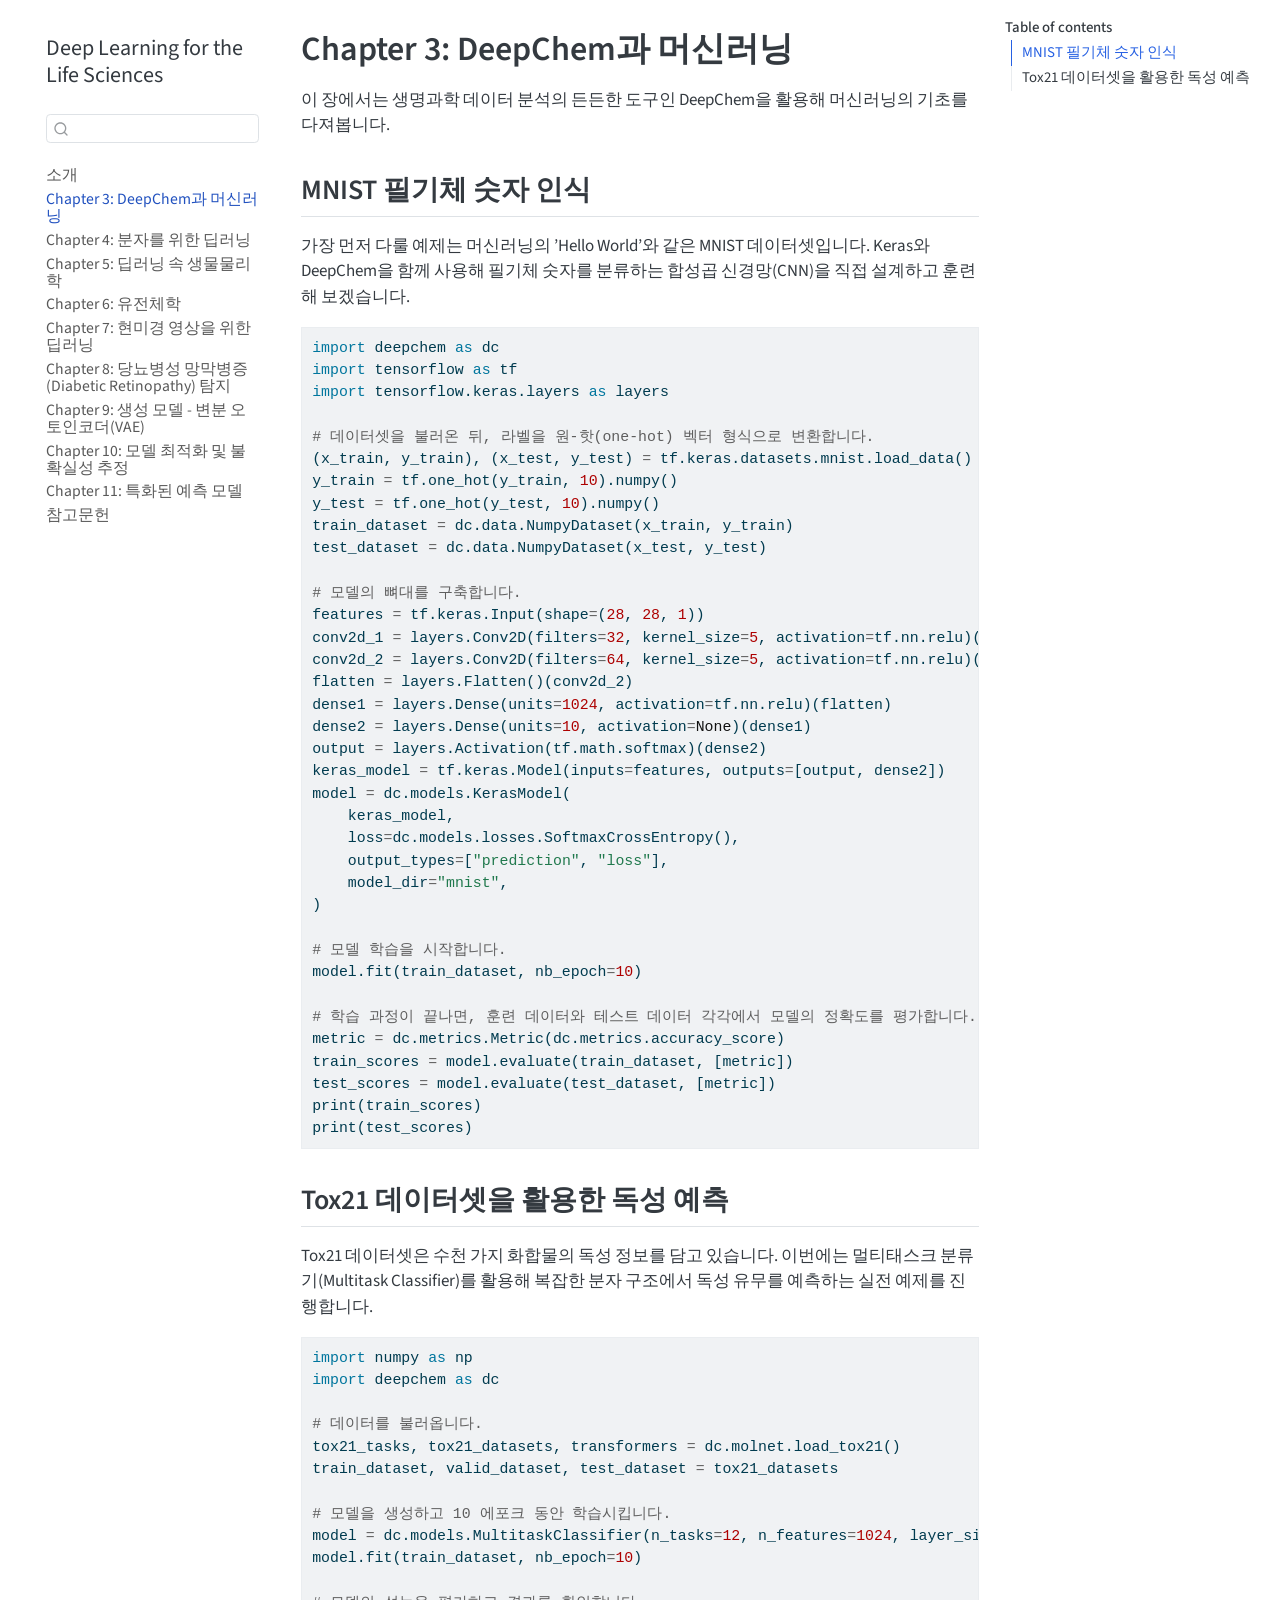
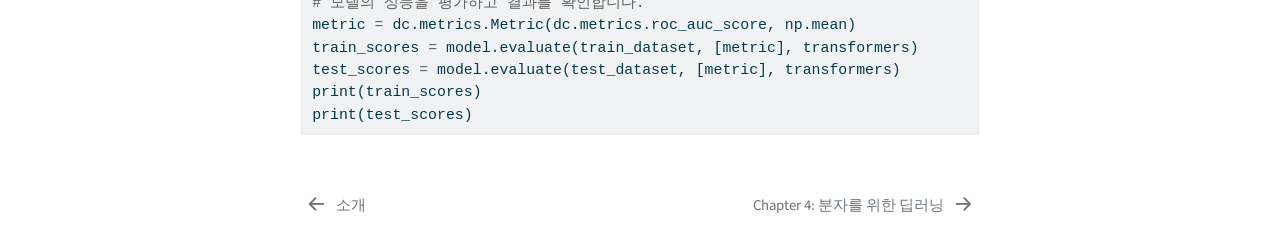
==== commit ef4554a7: "deploy: 0c72c1deafbe07c9781eefbbb72eb295b7d6d6b4" ====
--- a/Chapter03/index.html
+++ b/Chapter03/index.html
@@ -2,13 +2,16 @@
 <html xmlns="http://www.w3.org/1999/xhtml" lang="en" xml:lang="en"><head>
 
 <meta charset="utf-8">
-<meta name="generator" content="quarto-1.8.27">
+<meta name="generator" content="quarto-1.9.38">
 
 <meta name="viewport" content="width=device-width, initial-scale=1.0, user-scalable=yes">
 
 
 <title>Chapter 3: DeepChem과 머신러닝 – Deep Learning for the Life Sciences</title>
 <style>
+/* Default styles provided by pandoc.
+** See https://pandoc.org/MANUAL.html#variables-for-html for config info.
+*/
 code{white-space: pre-wrap;}
 span.smallcaps{font-variant: small-caps;}
 div.columns{display: flex; gap: min(4vw, 1.5em);}
@@ -69,15 +72,14 @@
 <link href="../index.html" rel="prev">
 <script src="../site_libs/quarto-html/quarto.js" type="module"></script>
 <script src="../site_libs/quarto-html/tabsets/tabsets.js" type="module"></script>
-<script src="../site_libs/quarto-html/axe/axe-check.js" type="module"></script>
 <script src="../site_libs/quarto-html/popper.min.js"></script>
 <script src="../site_libs/quarto-html/tippy.umd.min.js"></script>
 <script src="../site_libs/quarto-html/anchor.min.js"></script>
 <link href="../site_libs/quarto-html/tippy.css" rel="stylesheet">
-<link href="../site_libs/quarto-html/quarto-syntax-highlighting-ed96de9b727972fe78a7b5d16c58bf87.css" rel="stylesheet" id="quarto-text-highlighting-styles">
+<link href="../site_libs/quarto-html/quarto-syntax-highlighting-15634bcf2e68342d4ad2dfa704d543f6.css" rel="stylesheet" id="quarto-text-highlighting-styles">
 <script src="../site_libs/bootstrap/bootstrap.min.js"></script>
 <link href="../site_libs/bootstrap/bootstrap-icons.css" rel="stylesheet">
-<link href="../site_libs/bootstrap/bootstrap-803ae4f7a8810f475153517dc3c4ebae.min.css" rel="stylesheet" append-hash="true" id="quarto-bootstrap" data-mode="light">
+<link href="../site_libs/bootstrap/bootstrap-2dcff80ce44e81cc327f7b5509d9652d.min.css" rel="stylesheet" append-hash="true" id="quarto-bootstrap" data-mode="light">
 <script id="quarto-search-options" type="application/json">{
   "location": "sidebar",
   "copy-button": false,
@@ -186,7 +188,7 @@
 </li>
         <li class="sidebar-item">
   <div class="sidebar-item-container"> 
-  <a href="../Chapter10/index.html" class="sidebar-item-text sidebar-link"><span class="chapter-title">Chapter 10: 모델 최적화 및 불확실성 (Model Optimization and Uncertainty)</span></a>
+  <a href="../Chapter10/index.html" class="sidebar-item-text sidebar-link"><span class="chapter-title">Chapter 10: 모델 최적화 및 불확실성 추정</span></a>
   </div>
 </li>
         <li class="sidebar-item">
@@ -211,7 +213,7 @@
    
   <ul>
   <li><a href="#mnist-필기체-숫자-인식" id="toc-mnist-필기체-숫자-인식" class="nav-link active" data-scroll-target="#mnist-필기체-숫자-인식">MNIST 필기체 숫자 인식</a></li>
-  <li><a href="#tox21을-이용한-독성-예측" id="toc-tox21을-이용한-독성-예측" class="nav-link" data-scroll-target="#tox21을-이용한-독성-예측">Tox21을 이용한 독성 예측</a></li>
+  <li><a href="#tox21-데이터셋을-활용한-독성-예측" id="toc-tox21-데이터셋을-활용한-독성-예측" class="nav-link" data-scroll-target="#tox21-데이터셋을-활용한-독성-예측">Tox21 데이터셋을 활용한 독성 예측</a></li>
   </ul>
 </nav>
     </div>
@@ -237,22 +239,22 @@
 </header>
 
 
-<p>이 장에서는 생명과학 분야의 머신러닝 작업을 위해 DeepChem을 사용하는 기본적인 방법들을 소개합니다.</p>
+<p>이 장에서는 생명과학 데이터 분석의 든든한 도구인 DeepChem을 활용해 머신러닝의 기초를 다져봅니다.</p>
 <section id="mnist-필기체-숫자-인식" class="level2">
 <h2 class="anchored" data-anchor-id="mnist-필기체-숫자-인식">MNIST 필기체 숫자 인식</h2>
-<p>이 예제는 MNIST 데이터셋의 필기체 숫자를 인식하는 합성곱 신경망(CNN)을 구축하기 위해 Keras와 함께 DeepChem을 사용하는 방법을 설명합니다.</p>
+<p>가장 먼저 다룰 예제는 머신러닝의 ’Hello World’와 같은 MNIST 데이터셋입니다. Keras와 DeepChem을 함께 사용해 필기체 숫자를 분류하는 합성곱 신경망(CNN)을 직접 설계하고 훈련해 보겠습니다.</p>
 <div class="code-copy-outer-scaffold"><div class="sourceCode" id="cb1"><pre class="sourceCode python code-with-copy"><code class="sourceCode python"><span id="cb1-1"><a href="#cb1-1" aria-hidden="true" tabindex="-1"></a><span class="im">import</span> deepchem <span class="im">as</span> dc</span>
 <span id="cb1-2"><a href="#cb1-2" aria-hidden="true" tabindex="-1"></a><span class="im">import</span> tensorflow <span class="im">as</span> tf</span>
 <span id="cb1-3"><a href="#cb1-3" aria-hidden="true" tabindex="-1"></a><span class="im">import</span> tensorflow.keras.layers <span class="im">as</span> layers</span>
 <span id="cb1-4"><a href="#cb1-4" aria-hidden="true" tabindex="-1"></a></span>
-<span id="cb1-5"><a href="#cb1-5" aria-hidden="true" tabindex="-1"></a><span class="co"># 데이터셋을 로드하고 라벨을 원-핫(one-hot) 벡터로 변환합니다.</span></span>
+<span id="cb1-5"><a href="#cb1-5" aria-hidden="true" tabindex="-1"></a><span class="co"># 데이터셋을 불러온 뒤, 라벨을 원-핫(one-hot) 벡터 형식으로 변환합니다.</span></span>
 <span id="cb1-6"><a href="#cb1-6" aria-hidden="true" tabindex="-1"></a>(x_train, y_train), (x_test, y_test) <span class="op">=</span> tf.keras.datasets.mnist.load_data()</span>
 <span id="cb1-7"><a href="#cb1-7" aria-hidden="true" tabindex="-1"></a>y_train <span class="op">=</span> tf.one_hot(y_train, <span class="dv">10</span>).numpy()</span>
 <span id="cb1-8"><a href="#cb1-8" aria-hidden="true" tabindex="-1"></a>y_test <span class="op">=</span> tf.one_hot(y_test, <span class="dv">10</span>).numpy()</span>
 <span id="cb1-9"><a href="#cb1-9" aria-hidden="true" tabindex="-1"></a>train_dataset <span class="op">=</span> dc.data.NumpyDataset(x_train, y_train)</span>
 <span id="cb1-10"><a href="#cb1-10" aria-hidden="true" tabindex="-1"></a>test_dataset <span class="op">=</span> dc.data.NumpyDataset(x_test, y_test)</span>
 <span id="cb1-11"><a href="#cb1-11" aria-hidden="true" tabindex="-1"></a></span>
-<span id="cb1-12"><a href="#cb1-12" aria-hidden="true" tabindex="-1"></a><span class="co"># 모델을 구축합니다.</span></span>
+<span id="cb1-12"><a href="#cb1-12" aria-hidden="true" tabindex="-1"></a><span class="co"># 모델의 뼈대를 구축합니다.</span></span>
 <span id="cb1-13"><a href="#cb1-13" aria-hidden="true" tabindex="-1"></a>features <span class="op">=</span> tf.keras.Input(shape<span class="op">=</span>(<span class="dv">28</span>, <span class="dv">28</span>, <span class="dv">1</span>))</span>
 <span id="cb1-14"><a href="#cb1-14" aria-hidden="true" tabindex="-1"></a>conv2d_1 <span class="op">=</span> layers.Conv2D(filters<span class="op">=</span><span class="dv">32</span>, kernel_size<span class="op">=</span><span class="dv">5</span>, activation<span class="op">=</span>tf.nn.relu)(features)</span>
 <span id="cb1-15"><a href="#cb1-15" aria-hidden="true" tabindex="-1"></a>conv2d_2 <span class="op">=</span> layers.Conv2D(filters<span class="op">=</span><span class="dv">64</span>, kernel_size<span class="op">=</span><span class="dv">5</span>, activation<span class="op">=</span>tf.nn.relu)(conv2d_1)</span>
@@ -268,31 +270,31 @@
 <span id="cb1-25"><a href="#cb1-25" aria-hidden="true" tabindex="-1"></a>    model_dir<span class="op">=</span><span class="st">"mnist"</span>,</span>
 <span id="cb1-26"><a href="#cb1-26" aria-hidden="true" tabindex="-1"></a>)</span>
 <span id="cb1-27"><a href="#cb1-27" aria-hidden="true" tabindex="-1"></a></span>
-<span id="cb1-28"><a href="#cb1-28" aria-hidden="true" tabindex="-1"></a><span class="co"># 모델을 학습시킵니다.</span></span>
+<span id="cb1-28"><a href="#cb1-28" aria-hidden="true" tabindex="-1"></a><span class="co"># 모델 학습을 시작합니다.</span></span>
 <span id="cb1-29"><a href="#cb1-29" aria-hidden="true" tabindex="-1"></a>model.fit(train_dataset, nb_epoch<span class="op">=</span><span class="dv">10</span>)</span>
 <span id="cb1-30"><a href="#cb1-30" aria-hidden="true" tabindex="-1"></a></span>
-<span id="cb1-31"><a href="#cb1-31" aria-hidden="true" tabindex="-1"></a><span class="co"># 학습 데이터와 테스트 데이터에서 모델 성능을 평가합니다.</span></span>
+<span id="cb1-31"><a href="#cb1-31" aria-hidden="true" tabindex="-1"></a><span class="co"># 학습 과정이 끝나면, 훈련 데이터와 테스트 데이터 각각에서 모델의 정확도를 평가합니다.</span></span>
 <span id="cb1-32"><a href="#cb1-32" aria-hidden="true" tabindex="-1"></a>metric <span class="op">=</span> dc.metrics.Metric(dc.metrics.accuracy_score)</span>
 <span id="cb1-33"><a href="#cb1-33" aria-hidden="true" tabindex="-1"></a>train_scores <span class="op">=</span> model.evaluate(train_dataset, [metric])</span>
 <span id="cb1-34"><a href="#cb1-34" aria-hidden="true" tabindex="-1"></a>test_scores <span class="op">=</span> model.evaluate(test_dataset, [metric])</span>
 <span id="cb1-35"><a href="#cb1-35" aria-hidden="true" tabindex="-1"></a><span class="bu">print</span>(train_scores)</span>
 <span id="cb1-36"><a href="#cb1-36" aria-hidden="true" tabindex="-1"></a><span class="bu">print</span>(test_scores)</span></code></pre></div><button title="Copy to Clipboard" class="code-copy-button"><i class="bi"></i></button></div>
 </section>
-<section id="tox21을-이용한-독성-예측" class="level2">
-<h2 class="anchored" data-anchor-id="tox21을-이용한-독성-예측">Tox21을 이용한 독성 예측</h2>
-<p>Tox21 데이터셋에는 수천 가지 화합물에 대한 독성 데이터가 포함되어 있습니다. 이 예제는 멀티태스크 분류기(Multitask Classifier)를 사용하여 분자의 독성을 예측합니다.</p>
+<section id="tox21-데이터셋을-활용한-독성-예측" class="level2">
+<h2 class="anchored" data-anchor-id="tox21-데이터셋을-활용한-독성-예측">Tox21 데이터셋을 활용한 독성 예측</h2>
+<p>Tox21 데이터셋은 수천 가지 화합물의 독성 정보를 담고 있습니다. 이번에는 멀티태스크 분류기(Multitask Classifier)를 활용해 복잡한 분자 구조에서 독성 유무를 예측하는 실전 예제를 진행합니다.</p>
 <div class="code-copy-outer-scaffold"><div class="sourceCode" id="cb2"><pre class="sourceCode python code-with-copy"><code class="sourceCode python"><span id="cb2-1"><a href="#cb2-1" aria-hidden="true" tabindex="-1"></a><span class="im">import</span> numpy <span class="im">as</span> np</span>
 <span id="cb2-2"><a href="#cb2-2" aria-hidden="true" tabindex="-1"></a><span class="im">import</span> deepchem <span class="im">as</span> dc</span>
 <span id="cb2-3"><a href="#cb2-3" aria-hidden="true" tabindex="-1"></a></span>
-<span id="cb2-4"><a href="#cb2-4" aria-hidden="true" tabindex="-1"></a><span class="co"># 데이터를 로드합니다.</span></span>
+<span id="cb2-4"><a href="#cb2-4" aria-hidden="true" tabindex="-1"></a><span class="co"># 데이터를 불러옵니다.</span></span>
 <span id="cb2-5"><a href="#cb2-5" aria-hidden="true" tabindex="-1"></a>tox21_tasks, tox21_datasets, transformers <span class="op">=</span> dc.molnet.load_tox21()</span>
 <span id="cb2-6"><a href="#cb2-6" aria-hidden="true" tabindex="-1"></a>train_dataset, valid_dataset, test_dataset <span class="op">=</span> tox21_datasets</span>
 <span id="cb2-7"><a href="#cb2-7" aria-hidden="true" tabindex="-1"></a></span>
-<span id="cb2-8"><a href="#cb2-8" aria-hidden="true" tabindex="-1"></a><span class="co"># 모델을 생성하고 학습시킵니다.</span></span>
+<span id="cb2-8"><a href="#cb2-8" aria-hidden="true" tabindex="-1"></a><span class="co"># 모델을 생성하고 10 에포크 동안 학습시킵니다.</span></span>
 <span id="cb2-9"><a href="#cb2-9" aria-hidden="true" tabindex="-1"></a>model <span class="op">=</span> dc.models.MultitaskClassifier(n_tasks<span class="op">=</span><span class="dv">12</span>, n_features<span class="op">=</span><span class="dv">1024</span>, layer_sizes<span class="op">=</span>[<span class="dv">1000</span>])</span>
 <span id="cb2-10"><a href="#cb2-10" aria-hidden="true" tabindex="-1"></a>model.fit(train_dataset, nb_epoch<span class="op">=</span><span class="dv">10</span>)</span>
 <span id="cb2-11"><a href="#cb2-11" aria-hidden="true" tabindex="-1"></a></span>
-<span id="cb2-12"><a href="#cb2-12" aria-hidden="true" tabindex="-1"></a><span class="co"># 학습 데이터와 테스트 데이터에서 모델 성능을 평가합니다.</span></span>
+<span id="cb2-12"><a href="#cb2-12" aria-hidden="true" tabindex="-1"></a><span class="co"># 모델의 성능을 평가하고 결과를 확인합니다.</span></span>
 <span id="cb2-13"><a href="#cb2-13" aria-hidden="true" tabindex="-1"></a>metric <span class="op">=</span> dc.metrics.Metric(dc.metrics.roc_auc_score, np.mean)</span>
 <span id="cb2-14"><a href="#cb2-14" aria-hidden="true" tabindex="-1"></a>train_scores <span class="op">=</span> model.evaluate(train_dataset, [metric], transformers)</span>
 <span id="cb2-15"><a href="#cb2-15" aria-hidden="true" tabindex="-1"></a>test_scores <span class="op">=</span> model.evaluate(test_dataset, [metric], transformers)</span>
--- a/site_libs/quarto-html/quarto-syntax-highlighting-15634bcf2e68342d4ad2dfa704d543f6.css
+++ b/site_libs/quarto-html/quarto-syntax-highlighting-15634bcf2e68342d4ad2dfa704d543f6.css
@@ -0,0 +1,236 @@
+/* quarto syntax highlight colors */
+:root {
+  --quarto-hl-ot-color: #003B4F;
+  --quarto-hl-at-color: #657422;
+  --quarto-hl-ss-color: #20794D;
+  --quarto-hl-an-color: #5E5E5E;
+  --quarto-hl-fu-color: #4758AB;
+  --quarto-hl-st-color: #20794D;
+  --quarto-hl-cf-color: #003B4F;
+  --quarto-hl-op-color: #5E5E5E;
+  --quarto-hl-er-color: #AD0000;
+  --quarto-hl-bn-color: #AD0000;
+  --quarto-hl-al-color: #AD0000;
+  --quarto-hl-va-color: #111111;
+  --quarto-hl-bu-color: inherit;
+  --quarto-hl-ex-color: inherit;
+  --quarto-hl-pp-color: #AD0000;
+  --quarto-hl-in-color: #5E5E5E;
+  --quarto-hl-vs-color: #20794D;
+  --quarto-hl-wa-color: #5E5E5E;
+  --quarto-hl-do-color: #5E5E5E;
+  --quarto-hl-im-color: #00769E;
+  --quarto-hl-ch-color: #20794D;
+  --quarto-hl-dt-color: #AD0000;
+  --quarto-hl-fl-color: #AD0000;
+  --quarto-hl-co-color: #5E5E5E;
+  --quarto-hl-cv-color: #5E5E5E;
+  --quarto-hl-cn-color: #8f5902;
+  --quarto-hl-sc-color: #5E5E5E;
+  --quarto-hl-dv-color: #AD0000;
+  --quarto-hl-kw-color: #003B4F;
+}
+
+/* other quarto variables */
+:root {
+  --quarto-font-monospace: SFMono-Regular, Menlo, Monaco, Consolas, "Liberation Mono", "Courier New", monospace;
+}
+
+/* syntax highlight based on Pandoc's rules */
+pre > code.sourceCode > span {
+  color: #003B4F;
+}
+
+code.sourceCode > span {
+  color: #003B4F;
+}
+
+div.sourceCode,
+div.sourceCode pre.sourceCode {
+  color: #003B4F;
+}
+
+/* Normal */
+code span {
+  color: #003B4F;
+}
+
+/* Alert */
+code span.al {
+  color: #AD0000;
+  font-style: inherit;
+}
+
+/* Annotation */
+code span.an {
+  color: #5E5E5E;
+  font-style: inherit;
+}
+
+/* Attribute */
+code span.at {
+  color: #657422;
+  font-style: inherit;
+}
+
+/* BaseN */
+code span.bn {
+  color: #AD0000;
+  font-style: inherit;
+}
+
+/* BuiltIn */
+code span.bu {
+  font-style: inherit;
+}
+
+/* ControlFlow */
+code span.cf {
+  color: #003B4F;
+  font-weight: bold;
+  font-style: inherit;
+}
+
+/* Char */
+code span.ch {
+  color: #20794D;
+  font-style: inherit;
+}
+
+/* Constant */
+code span.cn {
+  color: #8f5902;
+  font-style: inherit;
+}
+
+/* Comment */
+code span.co {
+  color: #5E5E5E;
+  font-style: inherit;
+}
+
+/* CommentVar */
+code span.cv {
+  color: #5E5E5E;
+  font-style: italic;
+}
+
+/* Documentation */
+code span.do {
+  color: #5E5E5E;
+  font-style: italic;
+}
+
+/* DataType */
+code span.dt {
+  color: #AD0000;
+  font-style: inherit;
+}
+
+/* DecVal */
+code span.dv {
+  color: #AD0000;
+  font-style: inherit;
+}
+
+/* Error */
+code span.er {
+  color: #AD0000;
+  font-style: inherit;
+}
+
+/* Extension */
+code span.ex {
+  font-style: inherit;
+}
+
+/* Float */
+code span.fl {
+  color: #AD0000;
+  font-style: inherit;
+}
+
+/* Function */
+code span.fu {
+  color: #4758AB;
+  font-style: inherit;
+}
+
+/* Import */
+code span.im {
+  color: #00769E;
+  font-style: inherit;
+}
+
+/* Information */
+code span.in {
+  color: #5E5E5E;
+  font-style: inherit;
+}
+
+/* Keyword */
+code span.kw {
+  color: #003B4F;
+  font-weight: bold;
+  font-style: inherit;
+}
+
+/* Operator */
+code span.op {
+  color: #5E5E5E;
+  font-style: inherit;
+}
+
+/* Other */
+code span.ot {
+  color: #003B4F;
+  font-style: inherit;
+}
+
+/* Preprocessor */
+code span.pp {
+  color: #AD0000;
+  font-style: inherit;
+}
+
+/* SpecialChar */
+code span.sc {
+  color: #5E5E5E;
+  font-style: inherit;
+}
+
+/* SpecialString */
+code span.ss {
+  color: #20794D;
+  font-style: inherit;
+}
+
+/* String */
+code span.st {
+  color: #20794D;
+  font-style: inherit;
+}
+
+/* Variable */
+code span.va {
+  color: #111111;
+  font-style: inherit;
+}
+
+/* VerbatimString */
+code span.vs {
+  color: #20794D;
+  font-style: inherit;
+}
+
+/* Warning */
+code span.wa {
+  color: #5E5E5E;
+  font-style: italic;
+}
+
+.prevent-inlining {
+  content: "</";
+}
+
+/*# sourceMappingURL=f23921c56f73e400b49028c9186a1aa0.css.map */
